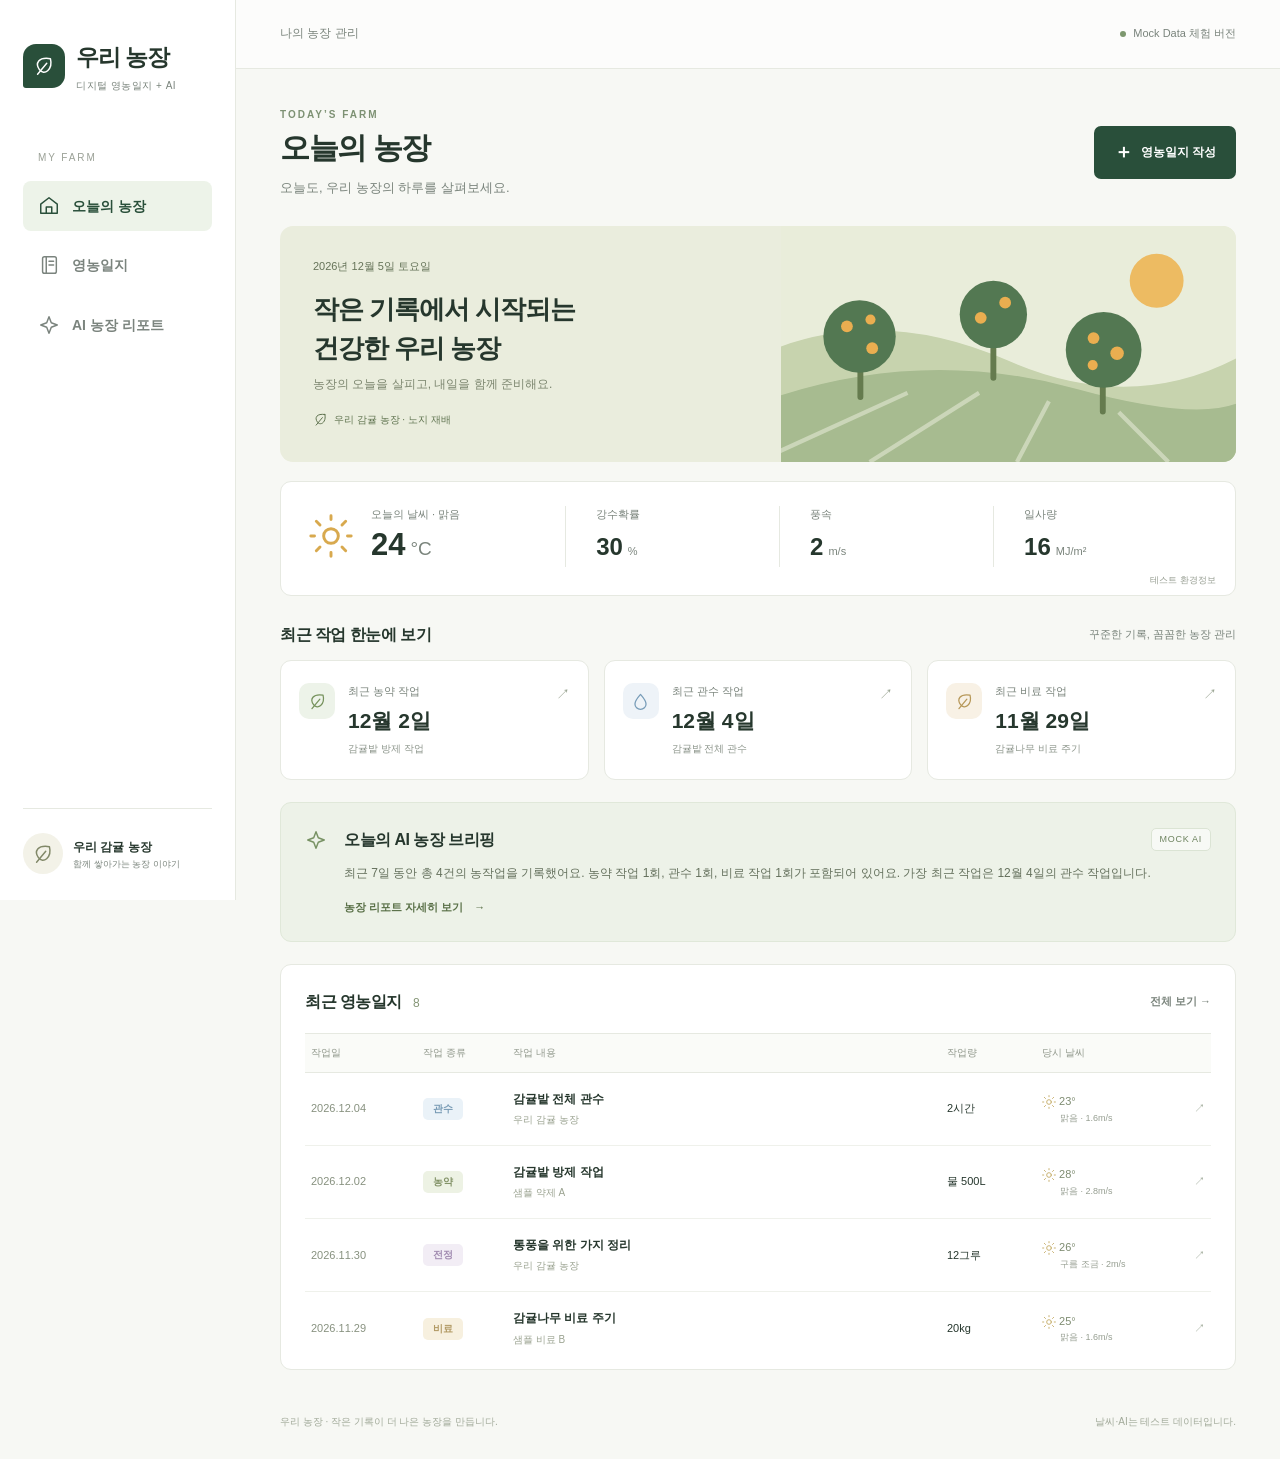
==== index.html @ df3a525d "initial project" ====
<!doctype html>
<html lang="ko">
<head>
  <meta charset="utf-8">
  <meta name="viewport" content="width=device-width, initial-scale=1">
  <meta name="theme-color" content="#264e38">
  <title>오늘의 농장 · 우리 농장</title>
  <link rel="stylesheet" href="style.css">
  <script src="mock.js" defer></script>
  <script src="app.js" defer></script>
</head>
<body data-page="home"><div id="app"></div><noscript>이 서비스를 사용하려면 JavaScript를 활성화해주세요.</noscript></body>
</html>
---- style.css ----
/* 색상과 화면 너비는 여기에서 쉽게 조정할 수 있습니다. */
:root { --green: #294f3a; --green-light: #edf3e9; --ink: #26372d; --muted: #7a847c; --line: #e6e9e1; --background: #f7f8f4; --white: #fff; }
* { box-sizing: border-box; }
body { margin: 0; background: var(--background); color: var(--ink); font-family: "Pretendard", "Apple SD Gothic Neo", "Malgun Gothic", sans-serif; font-size: 14px; line-height: 1.6; word-break: keep-all; }
a { color: inherit; text-decoration: none; }
button, input, textarea { font: inherit; }
button, a, input, textarea { -webkit-tap-highlight-color: transparent; }
button { cursor: pointer; }
button:focus-visible, a:focus-visible, input:focus-visible, textarea:focus-visible { outline: 3px solid #bd9b4f; outline-offset: 4px; }
svg { width: 22px; height: 22px; flex-shrink: 0; vertical-align: middle; }
.sidebar { width: 236px; position: fixed; inset: 0 auto 0 0; padding: 39px 23px 26px; background: #fff; border-right: 1px solid var(--line); display: flex; flex-direction: column; }
.brand { display: flex; gap: 11px; align-items: center; font-size: 23px; font-weight: 800; letter-spacing: -1px; }
.brand-mark { display: grid; place-items: center; background: var(--green); color: #fff; width: 42px; height: 44px; border-radius: 13px 13px 13px 3px; }
.brand small { display: block; font-size: 10px; font-weight: 400; color: var(--muted); letter-spacing: .5px; margin-top: 2px; }
.nav-label { font-size: 10px; letter-spacing: 1.9px; color: #9ba197; margin: 56px 15px 15px; }
nav { display: grid; gap: 9px; }
nav a { display: flex; align-items: center; gap: 12px; padding: 14px 15px; color: #7b847e; border-radius: 8px; font-weight: 600; }
nav a:hover { background: #f6f8f3; }
nav a.active { background: var(--green-light); color: var(--green); }
.sidebar-bottom { margin-top: auto; padding-top: 24px; border-top: 1px solid var(--line); display: flex; gap: 10px; align-items: center; }
.sidebar-bottom strong { font-size: 12px; }.sidebar-bottom small { display: block; font-size: 9px; color: var(--muted); }
.farm-avatar { background: #f3f2e8; color: #818868; padding: 9px; border-radius: 50%; }
.workspace { margin-left: 236px; }.topbar { height: 69px; border-bottom: 1px solid var(--line); display: flex; justify-content: space-between; align-items: center; padding: 0 44px; background: #ffffffa6; color: var(--muted); font-size: 12px; }
.demo-label { display: flex; gap: 7px; align-items: center; font-size: 11px; }.demo-label i { width: 6px; height: 6px; background: #7d976e; border-radius: 50%; }
main { max-width: 1280px; padding: 38px 44px 22px; margin: auto; min-height: calc(100vh - 145px); }
.page-heading { display: flex; justify-content: space-between; align-items: center; gap: 20px; margin-bottom: 28px; }.eyebrow { color: #7d9173; font-size: 10px; letter-spacing: 2px; font-weight: 700; margin-bottom: 5px; }
h1 { font-size: 30px; line-height: 1.35; letter-spacing: -1.4px; margin: 0 0 9px; font-weight: 750; }h2 { font-size: 16px; margin: 0; letter-spacing: -.5px; }p { margin: 0; }.page-heading p { color: var(--muted); font-size: 13px; }
.button { display: inline-flex; justify-content: center; align-items: center; gap: 8px; min-height: 44px; padding: 10px 19px; border-radius: 7px; border: 1px solid transparent; font-size: 12px; font-weight: 650; white-space: nowrap; }.primary { background: var(--green); color: white; }.primary:hover { background: #386248; }.secondary { background: white; border-color: var(--line); color: #606e63; }.danger { background: #fcf2f0; color: #aa5449; }.button span { font-size: 19px; }
.hero { display: grid; grid-template-columns: 1.1fr 1fr; background: #eaeddd; border-radius: 13px; overflow: hidden; min-height: 229px; margin-bottom: 19px; }.hero-copy { padding: 28px 33px; position: relative; z-index: 1; }.hero-date { font-size: 11px; color: #657358; }.hero h2 { font-size: 26px; line-height: 1.5; margin: 13px 0 7px; letter-spacing: -1px; }.hero p { font-size: 12px; color: #7b856e; }.farm-tag { display: inline-flex; gap: 6px; align-items: center; margin-top: 18px; font-size: 10px; color: #607450; }.farm-tag svg { width: 15px; height: 15px; }.hero img { width: 100%; height: 100%; object-fit: cover; }
.card { background: var(--white); border: 1px solid var(--line); border-radius: 11px; padding: 24px; }.current-weather { display: flex; align-items: center; position: relative; padding: 24px 28px 28px; }.current-temperature { display: flex; align-items: center; gap: 18px; flex: 1.4; }.current-temperature > svg { width: 44px; height: 44px; color: #d8a94e; }.current-temperature span, .weather-stat > span { font-size: 11px; color: var(--muted); display: block; }.current-temperature strong { font-size: 31px; line-height: 1.4; }.current-temperature strong small { font-size: 19px; font-weight: 400; margin-left: 5px; }.weather-stat { flex: 1; border-left: 1px solid var(--line); padding-left: 30px; }.weather-stat strong { display: block; font-size: 24px; font-weight: 600; margin-top: 5px; }strong small { font-size: 11px; font-weight: 400; color: var(--muted); margin-left: 5px; }.weather-note { font-size: 9px; color: #969d91; position: absolute; bottom: 7px; right: 19px; }
.section-top { display: flex; justify-content: space-between; align-items: center; gap: 12px; }.outside { margin: 26px 0 13px; }.subtle { color: var(--muted); font-size: 11px; }.latest-grid { display: grid; grid-template-columns: repeat(3, minmax(0, 1fr)); gap: 15px; }.latest-card { display: flex; align-items: flex-start; gap: 13px; padding: 22px 18px; }.latest-card:hover { border-color: #a9b99a; }.metric-icon { display: grid; place-items: center; width: 36px; height: 36px; border-radius: 10px; flex-shrink: 0; }.metric-icon svg { width: 19px; height: 19px; }.color-0 { background: #edf3e9; color: #76925d; }.color-1 { background: #eef3f8; color: #779cb8; }.color-2 { background: #f8f1e5; color: #b79859; }.latest-card div > span { display: block; font-size: 11px; color: var(--muted); }.latest-card strong { display: block; font-size: 21px; font-weight: 600; margin: 3px 0; }.latest-card small { display: block; color: #8d968c; font-size: 10px; }.arrow { color: #9ba694; margin-left: auto; }
.briefing { background: #edf2e8; border: 1px solid #e0e8d9; padding: 24px; border-radius: 11px; margin: 22px 0; display: flex; gap: 17px; }.briefing-icon { color: #789264; padding-top: 1px; }.briefing > div:last-child { flex: 1; }.briefing p { color: #65715d; font-size: 12px; line-height: 1.9; margin: 10px 0; }.text-link { font-size: 11px; font-weight: 650; color: #597047; }.text-link span { margin-left: 8px; }.pill { font-size: 9px; letter-spacing: .7px; background: #fff9; border: 1px solid #dbe4d4; padding: 3px 8px; color: #6b815c; border-radius: 5px; }.muted { color: var(--muted); }
.records-card { padding-bottom: 4px; }.count { margin-left: 7px; font-size: 12px; font-weight: 500; color: #849575; }.record-table { margin-top: 18px; }.table-head, .record-row { display: grid; grid-template-columns: 100px 78px minmax(140px, 1fr) 83px 135px 16px; gap: 12px; align-items: center; }.table-head { border-block: 1px solid var(--line); background: #fafbf8; color: #92998d; font-size: 10px; padding: 11px 6px; }.record-row { padding: 17px 6px; border-bottom: 1px solid #eff1eb; font-size: 11px; }.record-row:last-child { border-bottom: 0; }.record-row:hover { background: #f8faf5; }.record-date { color: #87917f; font-size: 11px; }.record-content { min-width: 0; }.record-content strong { display: block; font-size: 12px; font-weight: 600; overflow-wrap: anywhere; }.record-content small { display: block; color: #9ba391; margin-top: 3px; font-size: 10px; }.badge { display: inline-block; padding: 3px 10px; border-radius: 5px; font-size: 10px; font-weight: 600; background: #f1f1ed; color: #818875; }.type-0 { background: #edf2e4; color: #829267; }.type-1 { background: #f7f0df; color: #b29a65; }.type-2 { background: #eaf2f8; color: #779ab4; }.type-3 { background: #f2edf5; color: #a18bb0; }.row-weather { color: #7d8b70; white-space: nowrap; }.row-weather svg { width: 14px; height: 14px; color: #c5ad68; }.row-weather small { font-size: 9px; display: block; padding-left: 18px; color: #969e91; }
footer { max-width: 1280px; margin: auto; padding: 22px 44px 29px; display: flex; justify-content: space-between; color: #a2aa9a; font-size: 10px; }
.back-link { display: inline-block; color: #7d8876; font-size: 12px; margin-bottom: 18px; }.form-layout { display: grid; grid-template-columns: minmax(0, 1.6fr) minmax(280px, 1fr); gap: 23px; align-items: start; }.form-card { padding: 30px; }.form-card h2 { margin-bottom: 25px; }label, legend { font-size: 12px; font-weight: 600; }label { display: block; margin-bottom: 8px; }.required { color: #739358; }.optional { font-weight: 400; color: #a2a99c; font-size: 10px; margin-left: 4px; }input:not([type="radio"]), textarea { width: 100%; min-width: 0; border: 1px solid #dfe5d9; border-radius: 7px; background: #fff; color: var(--ink); padding: 12px; min-height: 44px; }input::placeholder, textarea::placeholder { color: #adb3a7; font-size: 12px; }textarea { resize: vertical; }.form-card > input { margin-bottom: 22px; }fieldset { border: 0; padding: 0; margin: 0 0 22px; }legend { margin-bottom: 10px; }.type-options { display: flex; gap: 8px; }.type-options label { flex: 1; margin: 0; cursor: pointer; position: relative; }.type-options input { position: absolute; opacity: 0; }.type-options span { display: block; text-align: center; padding: 10px 5px; border: 1px solid var(--line); border-radius: 6px; color: #8d9883; }.type-options input:checked + span { background: var(--green-light); border-color: #69845a; color: var(--green); }.type-options input:focus-visible + span { outline: 3px solid #bd9b4f; }.input-pair { display: grid; grid-template-columns: 1fr 1fr; gap: 16px; margin-bottom: 22px; }.form-actions { display: flex; justify-content: flex-end; gap: 10px; margin-top: 26px; padding-top: 22px; border-top: 1px solid var(--line); }.weather-state { font-size: 19px; margin: 24px 0; }.weather-state svg { color: #cbae5b; margin-right: 8px; }.weather-grid { display: grid; grid-template-columns: 1fr 1fr; gap: 23px 16px; }.weather-grid > div > span { color: var(--muted); font-size: 11px; margin-left: 6px; }.weather-grid svg { width: 15px; height: 15px; color: #a4b096; }.weather-grid strong { display: block; font-size: 25px; margin-top: 6px; }.hint { font-size: 10px; color: #929d85; }.weather-panel .hint { margin-top: 24px; padding-top: 18px; border-top: 1px solid var(--line); }.local-note { color: #949e8b; font-size: 11px; padding: 20px 10px; line-height: 1.9; }.local-note svg { width: 17px; height: 17px; margin-right: 4px; }
.filters { padding: 22px; }.filter-tabs { display: flex; gap: 5px; flex-wrap: wrap; }.filter-tab { border: 0; padding: 9px 19px; color: #849179; background: transparent; border-radius: 6px; font-size: 12px; }.filter-tab.selected { background: var(--green); color: white; }.filter-tab:hover:not(.selected) { background: var(--green-light); }.search-fields { display: flex; align-items: end; gap: 12px; margin-top: 22px; }.search-input { flex: 1; }.search-fields label { color: #7b8871; font-size: 10px; }.search-fields input { font-size: 12px; }.search-fields > div:not(.search-input) { width: 150px; }.success { padding: 12px 18px; color: #486e3a; background: #eaf2e4; border-radius: 7px; margin-bottom: 18px; }.notice { padding: 14px; background: #fff3d9; margin-bottom: 20px; }.empty { text-align: center; padding: 50px 20px; color: #687a5b; }.empty p { font-size: 12px; color: var(--muted); margin: 12px 0 20px; }#filter-error { color: #aa5449; margin-bottom: 12px; }.detail-card > h2 { font-size: 24px; margin: 24px 0; overflow-wrap: anywhere; }dl { margin: 0; }dl > div { display: grid; grid-template-columns: 100px 1fr; border-top: 1px solid var(--line); padding: 18px 0; gap: 15px; }dt { color: var(--muted); font-size: 12px; }dd { margin: 0; overflow-wrap: anywhere; }.preserve { white-space: pre-wrap; }
.report-toolbar { display: flex; justify-content: space-between; align-items: center; gap: 16px; margin-bottom: 23px; }.report-metrics { margin-bottom: 22px; }.report-metrics .card { display: grid; grid-template-columns: 1fr auto; }.report-metrics .metric-icon { grid-column: 2; grid-row: 1 / 3; }.report-metrics .card > span:not(.metric-icon) { font-size: 12px; color: var(--muted); }.report-metrics strong { font-size: 32px; margin-top: 10px; }.environment-grid { display: grid; grid-template-columns: repeat(3, 1fr); padding-top: 22px; gap: 20px; }.environment-grid > div { border-right: 1px solid var(--line); }.environment-grid > div:last-child { border: 0; }.environment-grid span { color: var(--muted); font-size: 11px; }.environment-grid strong { display: block; margin-top: 10px; font-size: 28px; }.chat-card h2 svg { color: #81986f; margin-right: 8px; }.chat-card > p { margin-top: 8px; }.chat-log { max-height: 350px; overflow: auto; padding: 20px 0; display: flex; flex-direction: column; align-items: flex-start; gap: 13px; }.chat-message { max-width: 90%; padding: 13px 17px; font-size: 12px; border-radius: 10px; overflow-wrap: anywhere; }.assistant { background: #f3f6ef; }.user { align-self: flex-end; color: #fff; background: var(--green); }.suggestions { display: flex; gap: 9px; flex-wrap: wrap; margin-bottom: 15px; }.suggestions button { border: 1px solid var(--line); border-radius: 18px; padding: 7px 13px; background: white; font-size: 10px; color: #7c8b70; }.question-form { display: flex; gap: 10px; }.sr-only { position: absolute; width: 1px; height: 1px; padding: 0; margin: -1px; overflow: hidden; clip: rect(0, 0, 0, 0); white-space: nowrap; border: 0; }
@media (min-width: 1500px) { main { padding-top: 48px; }.hero { min-height: 260px; }.hero-copy { padding: 33px 38px; }.hero h2 { font-size: 30px; } }
@media (max-width: 1200px) { .sidebar { width: 205px; padding-inline: 16px; }.workspace { margin-left: 205px; }main { padding: 30px 26px 20px; }.topbar { padding-inline: 26px; }.latest-card { gap: 9px; padding: 17px 12px; }.latest-card .arrow { display: none; }.table-head, .record-row { grid-template-columns: 86px 57px minmax(105px, 1fr) 65px 85px 12px; gap: 8px; }.hero-copy { padding: 25px; }.hero h2 { font-size: 23px; }.weather-stat { padding-left: 20px; }.search-fields { flex-wrap: wrap; }.search-input { flex-basis: 100%; } }
@media (max-width: 950px) { .sidebar { width: 180px; }.workspace { margin-left: 180px; }.brand { font-size: 20px; gap: 8px; }.brand-mark { width: 34px; height: 38px; }.brand small { font-size: 8px; }nav a { padding: 13px 10px; gap: 8px; font-size: 12px; }.hero { grid-template-columns: 1.2fr .8fr; }.hero h2 { font-size: 21px; }.latest-grid { gap: 9px; }.latest-card { flex-wrap: wrap; }.latest-card strong { font-size: 19px; }.form-layout { grid-template-columns: 1fr; }.weather-grid { grid-template-columns: repeat(4, 1fr); }.row-weather small { display: none; }.current-temperature { gap: 9px; }.current-temperature > svg { width: 30px; height: 30px; }.weather-stat { padding-left: 14px; }.weather-stat strong { font-size: 21px; }.current-weather { padding-inline: 20px; }.table-head, .record-row { grid-template-columns: 76px 50px minmax(100px, 1fr) 55px 50px 10px; gap: 6px; }.record-date { font-size: 10px; }.badge { padding-inline: 7px; }.report-toolbar { flex-wrap: wrap; } }
@media (max-width: 700px) { .sidebar { position: static; width: 100%; padding: 19px 20px 0; border-right: 0; border-bottom: 1px solid var(--line); }.brand { font-size: 23px; }.brand small { font-size: 10px; }.brand-mark { width: 38px; height: 41px; }.nav-label, .sidebar-bottom { display: none; }nav { display: flex; gap: 7px; margin: 18px 0 10px; }nav a { flex: 1; justify-content: center; font-size: 11px; padding: 11px 5px; gap: 6px; }nav svg { width: 18px; height: 18px; }.workspace { margin-left: 0; }.topbar { height: 42px; padding: 0 20px; font-size: 10px; }.demo-label { font-size: 9px; }main { padding: 25px 18px 15px; }.page-heading { margin-bottom: 22px; gap: 12px; }h1 { font-size: 25px; }.page-heading p { font-size: 11px; }.eyebrow { font-size: 9px; }.page-heading .button { padding: 9px 12px; font-size: 10px; min-height: 40px; }.page-heading .button span { font-size: 16px; }.hero { min-height: 208px; grid-template-columns: 1.4fr 1fr; }.hero-copy { padding: 21px 0 21px 22px; }.hero h2 { font-size: 20px; }.hero p { font-size: 10px; }.hero-date { font-size: 9px; }.hero img { object-position: 60%; }.farm-tag { font-size: 9px; }.current-weather { flex-wrap: wrap; padding: 19px 17px 28px; row-gap: 17px; }.current-temperature { flex-basis: 100%; }.current-temperature strong { font-size: 29px; }.current-temperature > svg { width: 40px; height: 40px; }.weather-stat { padding-left: 15px; }.weather-stat:nth-child(2) { border: 0; padding-left: 0; }.weather-stat strong { font-size: 23px; }.outside > .subtle { display: none; }.latest-grid { gap: 8px; }.latest-card { display: block; padding: 15px 11px; }.latest-card .metric-icon { margin-bottom: 12px; }.latest-card strong { font-size: 18px; }.latest-card div > span { font-size: 10px; }.latest-card small { font-size: 9px; }.card { padding: 19px 16px; }.briefing { padding: 19px 16px; gap: 10px; }.briefing p { font-size: 11px; }h2 { font-size: 14px; }.briefing .pill { font-size: 8px; }.table-head { display: none; }.record-table { margin-top: 10px; }.record-row { grid-template-columns: 70px 1fr auto; gap: 5px 10px; padding-block: 16px; }.record-row > span:nth-child(1) { grid-column: 1; grid-row: 2; font-size: 9px; }.record-row > span:nth-child(2) { grid-column: 1; grid-row: 1; }.record-content { grid-column: 2; grid-row: 1 / 3; }.record-row > span:nth-child(4) { grid-column: 2; grid-row: 3; color: var(--muted); font-size: 10px; }.row-weather { grid-column: 3; grid-row: 1 / 3; }.record-row .arrow { display: none; }.row-weather small { display: block; padding-left: 0; font-size: 8px; }.record-content strong { font-size: 11px; }footer { padding: 18px; font-size: 9px; flex-direction: column; gap: 5px; }.form-card { padding: 22px 18px; }.form-layout { gap: 16px; }.weather-grid { grid-template-columns: 1fr 1fr; }.search-fields { gap: 10px; }.search-fields > div:not(.search-input) { flex: 1; width: auto; }.search-fields > button { width: 100%; }.filter-tab { padding: 8px 13px; font-size: 11px; }.input-pair { grid-template-columns: 1fr; }.report-metrics .card { display: flex; flex-direction: column; gap: 7px; padding: 15px 12px; }.report-metrics .card > span:not(.metric-icon) { font-size: 10px; }.report-metrics strong { margin-top: 0; font-size: 28px; }.environment-grid { gap: 10px; }.environment-grid strong { font-size: 23px; }.environment-grid span { font-size: 10px; }.question-form .button { padding-inline: 12px; font-size: 11px; }.chat-card .pill { display: none; }.detail-card > h2 { font-size: 21px; }dl > div { grid-template-columns: 82px 1fr; } }
@media (prefers-reduced-motion: no-preference) { a, button { transition: background-color .15s, border-color .15s; } }
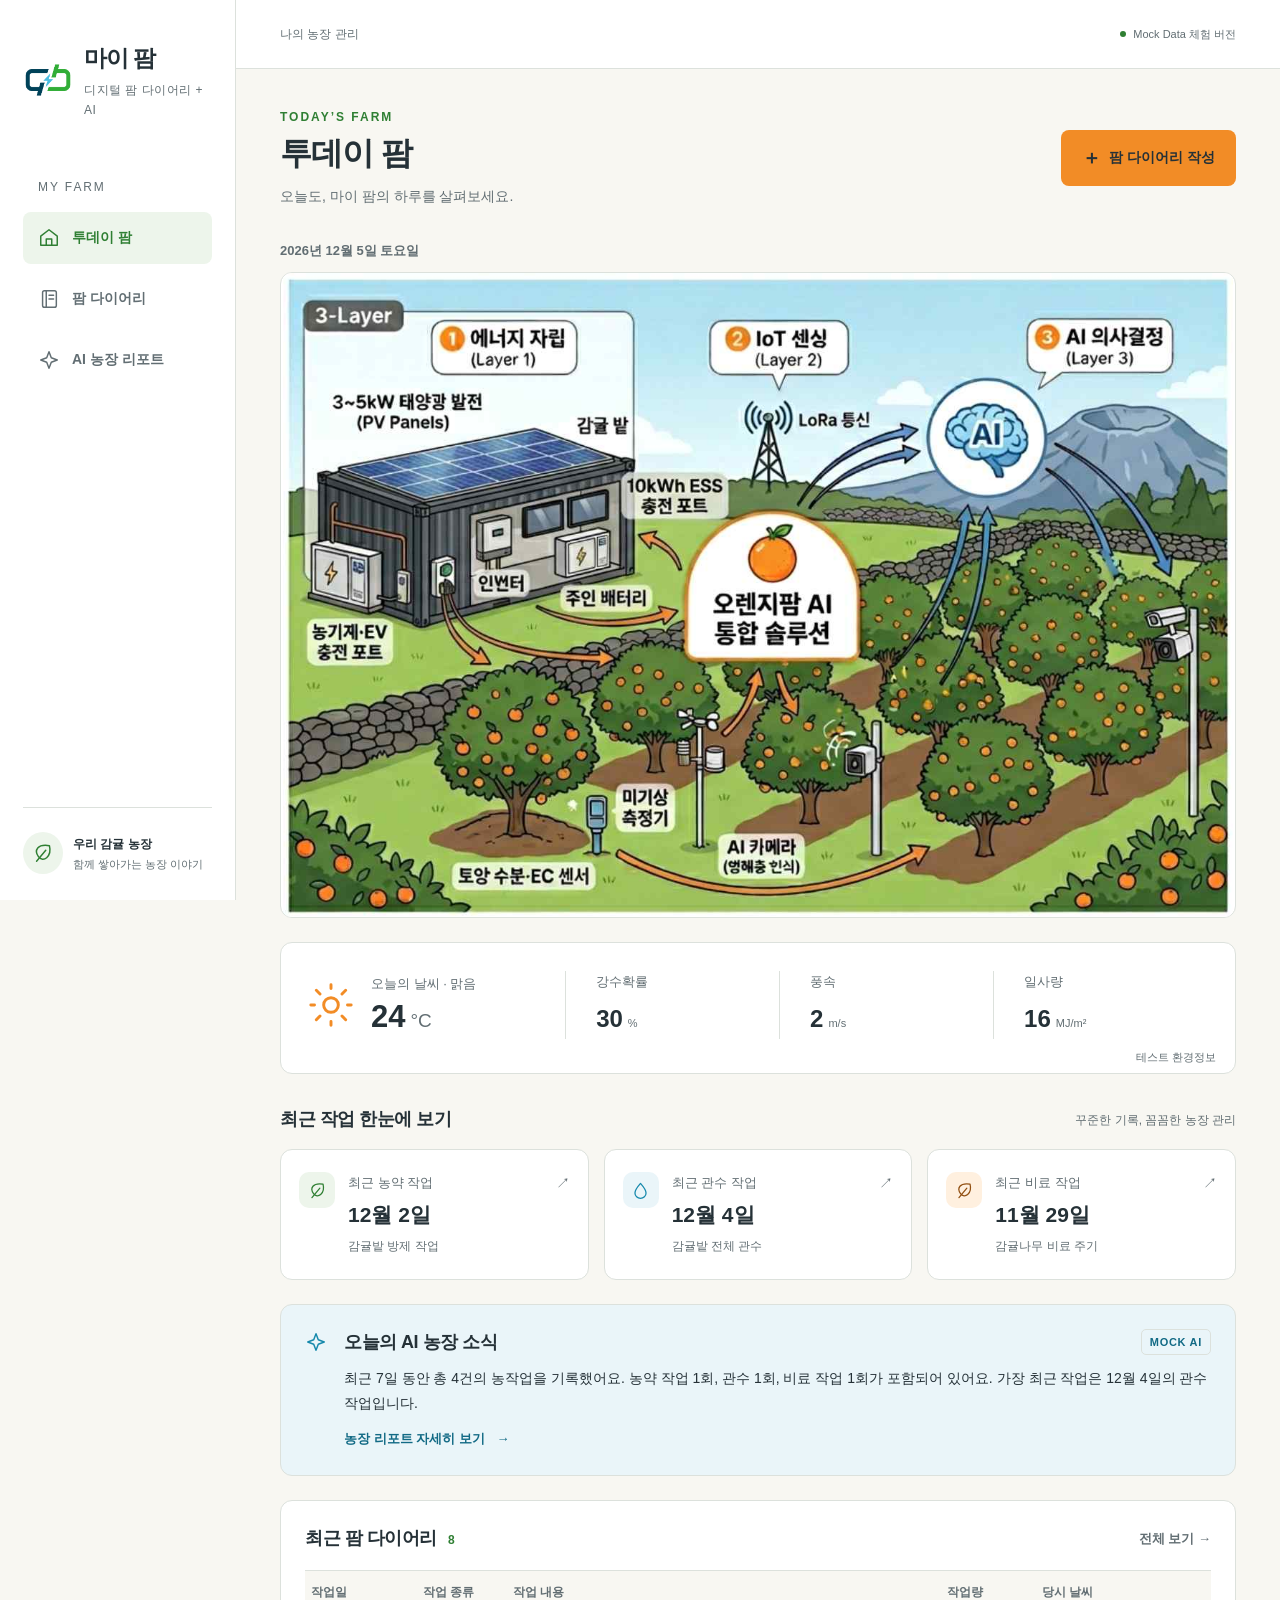
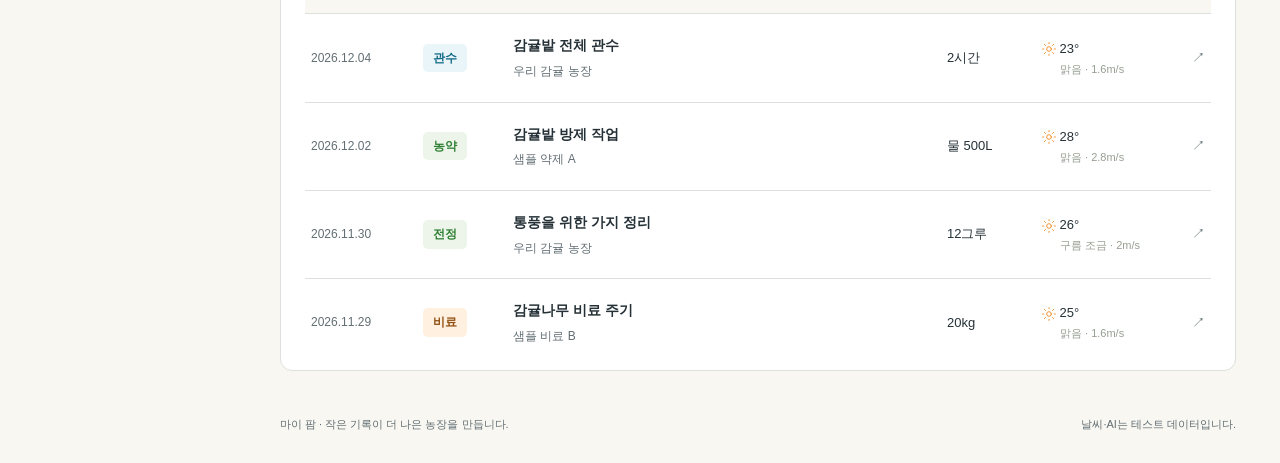
==== commit da17bef9: "투데이팜" ====
--- a/index.html
+++ b/index.html
@@ -4,7 +4,7 @@
   <meta charset="utf-8">
   <meta name="viewport" content="width=device-width, initial-scale=1">
   <meta name="theme-color" content="#264e38">
-  <title>오늘의 농장 · 우리 농장</title>
+  <title>투데이 팜 · 마이 팜</title>
   <link rel="stylesheet" href="style.css">
   <script src="mock.js" defer></script>
   <script src="app.js" defer></script>
--- a/style.css
+++ b/style.css
@@ -1,42 +1,439 @@
 /* 색상과 화면 너비는 여기에서 쉽게 조정할 수 있습니다. */
-:root { --green: #294f3a; --green-light: #edf3e9; --ink: #26372d; --muted: #7a847c; --line: #e6e9e1; --background: #f7f8f4; --white: #fff; }
+:root {
+  /* 기본 팔레트: 이 값들을 바꾸면 모든 화면에 반영됩니다. */
+  --ink: #253137;
+  --background: #f8f7f2;
+  --primary: #f28c26;
+  --secondary: #2f7f33;
+  --accent: #1689ac;
+  --surface: #ffffff;
+  --muted: #626e73;
+  --line: #dce1dc;
+  --primary-soft: #fff0df;
+  --primary-hover: #e7801a;
+  --primary-ink: #925012;
+  --secondary-soft: #edf5eb;
+  --accent-soft: #eaf5f9;
+  --accent-ink: #126a85;
+  --danger: #a33e35;
+  --danger-soft: #fff0ed;
+  --radius: 12px;
+  --control-radius: 8px;
+  --green: var(--secondary);
+  --green-light: var(--secondary-soft);
+  --white: var(--surface);
+}
 * { box-sizing: border-box; }
 body { margin: 0; background: var(--background); color: var(--ink); font-family: "Pretendard", "Apple SD Gothic Neo", "Malgun Gothic", sans-serif; font-size: 14px; line-height: 1.6; word-break: keep-all; }
 a { color: inherit; text-decoration: none; }
 button, input, textarea { font: inherit; }
 button, a, input, textarea { -webkit-tap-highlight-color: transparent; }
 button { cursor: pointer; }
-button:focus-visible, a:focus-visible, input:focus-visible, textarea:focus-visible { outline: 3px solid #bd9b4f; outline-offset: 4px; }
+button:focus-visible, a:focus-visible, input:focus-visible, textarea:focus-visible { outline: 3px solid var(--accent); outline-offset: 4px; }
 svg { width: 22px; height: 22px; flex-shrink: 0; vertical-align: middle; }
-.sidebar { width: 236px; position: fixed; inset: 0 auto 0 0; padding: 39px 23px 26px; background: #fff; border-right: 1px solid var(--line); display: flex; flex-direction: column; }
+.sidebar { width: 236px; position: fixed; inset: 0 auto 0 0; padding: 39px 23px 26px; background: var(--surface); border-right: 1px solid var(--line); display: flex; flex-direction: column; }
 .brand { display: flex; gap: 11px; align-items: center; font-size: 23px; font-weight: 800; letter-spacing: -1px; }
-.brand-mark { display: grid; place-items: center; background: var(--green); color: #fff; width: 42px; height: 44px; border-radius: 13px 13px 13px 3px; }
-.brand small { display: block; font-size: 10px; font-weight: 400; color: var(--muted); letter-spacing: .5px; margin-top: 2px; }
-.nav-label { font-size: 10px; letter-spacing: 1.9px; color: #9ba197; margin: 56px 15px 15px; }
+.brand-mark { display: grid; place-items: center; background: var(--green); color: var(--surface); width: 42px; height: 44px; border-radius: 13px 13px 13px 3px; }
+.brand small { display: block; font-size: 12px; font-weight: 400; color: var(--muted); letter-spacing: .5px; margin-top: 2px; }
+.nav-label { font-size: 12px; letter-spacing: 1.9px; color: var(--muted); margin: 56px 15px 15px; }
 nav { display: grid; gap: 9px; }
-nav a { display: flex; align-items: center; gap: 12px; padding: 14px 15px; color: #7b847e; border-radius: 8px; font-weight: 600; }
-nav a:hover { background: #f6f8f3; }
+nav a { display: flex; align-items: center; gap: 12px; padding: 14px 15px; color: var(--muted); border-radius: 8px; font-weight: 600; }
+nav a:hover { background: var(--secondary-soft); }
 nav a.active { background: var(--green-light); color: var(--green); }
 .sidebar-bottom { margin-top: auto; padding-top: 24px; border-top: 1px solid var(--line); display: flex; gap: 10px; align-items: center; }
-.sidebar-bottom strong { font-size: 12px; }.sidebar-bottom small { display: block; font-size: 9px; color: var(--muted); }
-.farm-avatar { background: #f3f2e8; color: #818868; padding: 9px; border-radius: 50%; }
-.workspace { margin-left: 236px; }.topbar { height: 69px; border-bottom: 1px solid var(--line); display: flex; justify-content: space-between; align-items: center; padding: 0 44px; background: #ffffffa6; color: var(--muted); font-size: 12px; }
-.demo-label { display: flex; gap: 7px; align-items: center; font-size: 11px; }.demo-label i { width: 6px; height: 6px; background: #7d976e; border-radius: 50%; }
+.sidebar-bottom strong { font-size: 12px; }
+.sidebar-bottom small { display: block; font-size: 11px; color: var(--muted); }
+.farm-avatar { background: var(--secondary-soft); color: var(--secondary); padding: 9px; border-radius: 50%; }
+.workspace { margin-left: 236px; }
+.topbar { height: 69px; border-bottom: 1px solid var(--line); display: flex; justify-content: space-between; align-items: center; padding: 0 44px; background: var(--surface); color: var(--muted); font-size: 12px; }
+.demo-label { display: flex; gap: 7px; align-items: center; font-size: 11px; }
+.demo-label i { width: 6px; height: 6px; background: var(--secondary); border-radius: 50%; }
 main { max-width: 1280px; padding: 38px 44px 22px; margin: auto; min-height: calc(100vh - 145px); }
-.page-heading { display: flex; justify-content: space-between; align-items: center; gap: 20px; margin-bottom: 28px; }.eyebrow { color: #7d9173; font-size: 10px; letter-spacing: 2px; font-weight: 700; margin-bottom: 5px; }
-h1 { font-size: 30px; line-height: 1.35; letter-spacing: -1.4px; margin: 0 0 9px; font-weight: 750; }h2 { font-size: 16px; margin: 0; letter-spacing: -.5px; }p { margin: 0; }.page-heading p { color: var(--muted); font-size: 13px; }
-.button { display: inline-flex; justify-content: center; align-items: center; gap: 8px; min-height: 44px; padding: 10px 19px; border-radius: 7px; border: 1px solid transparent; font-size: 12px; font-weight: 650; white-space: nowrap; }.primary { background: var(--green); color: white; }.primary:hover { background: #386248; }.secondary { background: white; border-color: var(--line); color: #606e63; }.danger { background: #fcf2f0; color: #aa5449; }.button span { font-size: 19px; }
-.hero { display: grid; grid-template-columns: 1.1fr 1fr; background: #eaeddd; border-radius: 13px; overflow: hidden; min-height: 229px; margin-bottom: 19px; }.hero-copy { padding: 28px 33px; position: relative; z-index: 1; }.hero-date { font-size: 11px; color: #657358; }.hero h2 { font-size: 26px; line-height: 1.5; margin: 13px 0 7px; letter-spacing: -1px; }.hero p { font-size: 12px; color: #7b856e; }.farm-tag { display: inline-flex; gap: 6px; align-items: center; margin-top: 18px; font-size: 10px; color: #607450; }.farm-tag svg { width: 15px; height: 15px; }.hero img { width: 100%; height: 100%; object-fit: cover; }
-.card { background: var(--white); border: 1px solid var(--line); border-radius: 11px; padding: 24px; }.current-weather { display: flex; align-items: center; position: relative; padding: 24px 28px 28px; }.current-temperature { display: flex; align-items: center; gap: 18px; flex: 1.4; }.current-temperature > svg { width: 44px; height: 44px; color: #d8a94e; }.current-temperature span, .weather-stat > span { font-size: 11px; color: var(--muted); display: block; }.current-temperature strong { font-size: 31px; line-height: 1.4; }.current-temperature strong small { font-size: 19px; font-weight: 400; margin-left: 5px; }.weather-stat { flex: 1; border-left: 1px solid var(--line); padding-left: 30px; }.weather-stat strong { display: block; font-size: 24px; font-weight: 600; margin-top: 5px; }strong small { font-size: 11px; font-weight: 400; color: var(--muted); margin-left: 5px; }.weather-note { font-size: 9px; color: #969d91; position: absolute; bottom: 7px; right: 19px; }
-.section-top { display: flex; justify-content: space-between; align-items: center; gap: 12px; }.outside { margin: 26px 0 13px; }.subtle { color: var(--muted); font-size: 11px; }.latest-grid { display: grid; grid-template-columns: repeat(3, minmax(0, 1fr)); gap: 15px; }.latest-card { display: flex; align-items: flex-start; gap: 13px; padding: 22px 18px; }.latest-card:hover { border-color: #a9b99a; }.metric-icon { display: grid; place-items: center; width: 36px; height: 36px; border-radius: 10px; flex-shrink: 0; }.metric-icon svg { width: 19px; height: 19px; }.color-0 { background: #edf3e9; color: #76925d; }.color-1 { background: #eef3f8; color: #779cb8; }.color-2 { background: #f8f1e5; color: #b79859; }.latest-card div > span { display: block; font-size: 11px; color: var(--muted); }.latest-card strong { display: block; font-size: 21px; font-weight: 600; margin: 3px 0; }.latest-card small { display: block; color: #8d968c; font-size: 10px; }.arrow { color: #9ba694; margin-left: auto; }
-.briefing { background: #edf2e8; border: 1px solid #e0e8d9; padding: 24px; border-radius: 11px; margin: 22px 0; display: flex; gap: 17px; }.briefing-icon { color: #789264; padding-top: 1px; }.briefing > div:last-child { flex: 1; }.briefing p { color: #65715d; font-size: 12px; line-height: 1.9; margin: 10px 0; }.text-link { font-size: 11px; font-weight: 650; color: #597047; }.text-link span { margin-left: 8px; }.pill { font-size: 9px; letter-spacing: .7px; background: #fff9; border: 1px solid #dbe4d4; padding: 3px 8px; color: #6b815c; border-radius: 5px; }.muted { color: var(--muted); }
-.records-card { padding-bottom: 4px; }.count { margin-left: 7px; font-size: 12px; font-weight: 500; color: #849575; }.record-table { margin-top: 18px; }.table-head, .record-row { display: grid; grid-template-columns: 100px 78px minmax(140px, 1fr) 83px 135px 16px; gap: 12px; align-items: center; }.table-head { border-block: 1px solid var(--line); background: #fafbf8; color: #92998d; font-size: 10px; padding: 11px 6px; }.record-row { padding: 17px 6px; border-bottom: 1px solid #eff1eb; font-size: 11px; }.record-row:last-child { border-bottom: 0; }.record-row:hover { background: #f8faf5; }.record-date { color: #87917f; font-size: 11px; }.record-content { min-width: 0; }.record-content strong { display: block; font-size: 12px; font-weight: 600; overflow-wrap: anywhere; }.record-content small { display: block; color: #9ba391; margin-top: 3px; font-size: 10px; }.badge { display: inline-block; padding: 3px 10px; border-radius: 5px; font-size: 10px; font-weight: 600; background: #f1f1ed; color: #818875; }.type-0 { background: #edf2e4; color: #829267; }.type-1 { background: #f7f0df; color: #b29a65; }.type-2 { background: #eaf2f8; color: #779ab4; }.type-3 { background: #f2edf5; color: #a18bb0; }.row-weather { color: #7d8b70; white-space: nowrap; }.row-weather svg { width: 14px; height: 14px; color: #c5ad68; }.row-weather small { font-size: 9px; display: block; padding-left: 18px; color: #969e91; }
-footer { max-width: 1280px; margin: auto; padding: 22px 44px 29px; display: flex; justify-content: space-between; color: #a2aa9a; font-size: 10px; }
-.back-link { display: inline-block; color: #7d8876; font-size: 12px; margin-bottom: 18px; }.form-layout { display: grid; grid-template-columns: minmax(0, 1.6fr) minmax(280px, 1fr); gap: 23px; align-items: start; }.form-card { padding: 30px; }.form-card h2 { margin-bottom: 25px; }label, legend { font-size: 12px; font-weight: 600; }label { display: block; margin-bottom: 8px; }.required { color: #739358; }.optional { font-weight: 400; color: #a2a99c; font-size: 10px; margin-left: 4px; }input:not([type="radio"]), textarea { width: 100%; min-width: 0; border: 1px solid #dfe5d9; border-radius: 7px; background: #fff; color: var(--ink); padding: 12px; min-height: 44px; }input::placeholder, textarea::placeholder { color: #adb3a7; font-size: 12px; }textarea { resize: vertical; }.form-card > input { margin-bottom: 22px; }fieldset { border: 0; padding: 0; margin: 0 0 22px; }legend { margin-bottom: 10px; }.type-options { display: flex; gap: 8px; }.type-options label { flex: 1; margin: 0; cursor: pointer; position: relative; }.type-options input { position: absolute; opacity: 0; }.type-options span { display: block; text-align: center; padding: 10px 5px; border: 1px solid var(--line); border-radius: 6px; color: #8d9883; }.type-options input:checked + span { background: var(--green-light); border-color: #69845a; color: var(--green); }.type-options input:focus-visible + span { outline: 3px solid #bd9b4f; }.input-pair { display: grid; grid-template-columns: 1fr 1fr; gap: 16px; margin-bottom: 22px; }.form-actions { display: flex; justify-content: flex-end; gap: 10px; margin-top: 26px; padding-top: 22px; border-top: 1px solid var(--line); }.weather-state { font-size: 19px; margin: 24px 0; }.weather-state svg { color: #cbae5b; margin-right: 8px; }.weather-grid { display: grid; grid-template-columns: 1fr 1fr; gap: 23px 16px; }.weather-grid > div > span { color: var(--muted); font-size: 11px; margin-left: 6px; }.weather-grid svg { width: 15px; height: 15px; color: #a4b096; }.weather-grid strong { display: block; font-size: 25px; margin-top: 6px; }.hint { font-size: 10px; color: #929d85; }.weather-panel .hint { margin-top: 24px; padding-top: 18px; border-top: 1px solid var(--line); }.local-note { color: #949e8b; font-size: 11px; padding: 20px 10px; line-height: 1.9; }.local-note svg { width: 17px; height: 17px; margin-right: 4px; }
-.filters { padding: 22px; }.filter-tabs { display: flex; gap: 5px; flex-wrap: wrap; }.filter-tab { border: 0; padding: 9px 19px; color: #849179; background: transparent; border-radius: 6px; font-size: 12px; }.filter-tab.selected { background: var(--green); color: white; }.filter-tab:hover:not(.selected) { background: var(--green-light); }.search-fields { display: flex; align-items: end; gap: 12px; margin-top: 22px; }.search-input { flex: 1; }.search-fields label { color: #7b8871; font-size: 10px; }.search-fields input { font-size: 12px; }.search-fields > div:not(.search-input) { width: 150px; }.success { padding: 12px 18px; color: #486e3a; background: #eaf2e4; border-radius: 7px; margin-bottom: 18px; }.notice { padding: 14px; background: #fff3d9; margin-bottom: 20px; }.empty { text-align: center; padding: 50px 20px; color: #687a5b; }.empty p { font-size: 12px; color: var(--muted); margin: 12px 0 20px; }#filter-error { color: #aa5449; margin-bottom: 12px; }.detail-card > h2 { font-size: 24px; margin: 24px 0; overflow-wrap: anywhere; }dl { margin: 0; }dl > div { display: grid; grid-template-columns: 100px 1fr; border-top: 1px solid var(--line); padding: 18px 0; gap: 15px; }dt { color: var(--muted); font-size: 12px; }dd { margin: 0; overflow-wrap: anywhere; }.preserve { white-space: pre-wrap; }
-.report-toolbar { display: flex; justify-content: space-between; align-items: center; gap: 16px; margin-bottom: 23px; }.report-metrics { margin-bottom: 22px; }.report-metrics .card { display: grid; grid-template-columns: 1fr auto; }.report-metrics .metric-icon { grid-column: 2; grid-row: 1 / 3; }.report-metrics .card > span:not(.metric-icon) { font-size: 12px; color: var(--muted); }.report-metrics strong { font-size: 32px; margin-top: 10px; }.environment-grid { display: grid; grid-template-columns: repeat(3, 1fr); padding-top: 22px; gap: 20px; }.environment-grid > div { border-right: 1px solid var(--line); }.environment-grid > div:last-child { border: 0; }.environment-grid span { color: var(--muted); font-size: 11px; }.environment-grid strong { display: block; margin-top: 10px; font-size: 28px; }.chat-card h2 svg { color: #81986f; margin-right: 8px; }.chat-card > p { margin-top: 8px; }.chat-log { max-height: 350px; overflow: auto; padding: 20px 0; display: flex; flex-direction: column; align-items: flex-start; gap: 13px; }.chat-message { max-width: 90%; padding: 13px 17px; font-size: 12px; border-radius: 10px; overflow-wrap: anywhere; }.assistant { background: #f3f6ef; }.user { align-self: flex-end; color: #fff; background: var(--green); }.suggestions { display: flex; gap: 9px; flex-wrap: wrap; margin-bottom: 15px; }.suggestions button { border: 1px solid var(--line); border-radius: 18px; padding: 7px 13px; background: white; font-size: 10px; color: #7c8b70; }.question-form { display: flex; gap: 10px; }.sr-only { position: absolute; width: 1px; height: 1px; padding: 0; margin: -1px; overflow: hidden; clip: rect(0, 0, 0, 0); white-space: nowrap; border: 0; }
-@media (min-width: 1500px) { main { padding-top: 48px; }.hero { min-height: 260px; }.hero-copy { padding: 33px 38px; }.hero h2 { font-size: 30px; } }
-@media (max-width: 1200px) { .sidebar { width: 205px; padding-inline: 16px; }.workspace { margin-left: 205px; }main { padding: 30px 26px 20px; }.topbar { padding-inline: 26px; }.latest-card { gap: 9px; padding: 17px 12px; }.latest-card .arrow { display: none; }.table-head, .record-row { grid-template-columns: 86px 57px minmax(105px, 1fr) 65px 85px 12px; gap: 8px; }.hero-copy { padding: 25px; }.hero h2 { font-size: 23px; }.weather-stat { padding-left: 20px; }.search-fields { flex-wrap: wrap; }.search-input { flex-basis: 100%; } }
-@media (max-width: 950px) { .sidebar { width: 180px; }.workspace { margin-left: 180px; }.brand { font-size: 20px; gap: 8px; }.brand-mark { width: 34px; height: 38px; }.brand small { font-size: 8px; }nav a { padding: 13px 10px; gap: 8px; font-size: 12px; }.hero { grid-template-columns: 1.2fr .8fr; }.hero h2 { font-size: 21px; }.latest-grid { gap: 9px; }.latest-card { flex-wrap: wrap; }.latest-card strong { font-size: 19px; }.form-layout { grid-template-columns: 1fr; }.weather-grid { grid-template-columns: repeat(4, 1fr); }.row-weather small { display: none; }.current-temperature { gap: 9px; }.current-temperature > svg { width: 30px; height: 30px; }.weather-stat { padding-left: 14px; }.weather-stat strong { font-size: 21px; }.current-weather { padding-inline: 20px; }.table-head, .record-row { grid-template-columns: 76px 50px minmax(100px, 1fr) 55px 50px 10px; gap: 6px; }.record-date { font-size: 10px; }.badge { padding-inline: 7px; }.report-toolbar { flex-wrap: wrap; } }
-@media (max-width: 700px) { .sidebar { position: static; width: 100%; padding: 19px 20px 0; border-right: 0; border-bottom: 1px solid var(--line); }.brand { font-size: 23px; }.brand small { font-size: 10px; }.brand-mark { width: 38px; height: 41px; }.nav-label, .sidebar-bottom { display: none; }nav { display: flex; gap: 7px; margin: 18px 0 10px; }nav a { flex: 1; justify-content: center; font-size: 11px; padding: 11px 5px; gap: 6px; }nav svg { width: 18px; height: 18px; }.workspace { margin-left: 0; }.topbar { height: 42px; padding: 0 20px; font-size: 10px; }.demo-label { font-size: 9px; }main { padding: 25px 18px 15px; }.page-heading { margin-bottom: 22px; gap: 12px; }h1 { font-size: 25px; }.page-heading p { font-size: 11px; }.eyebrow { font-size: 9px; }.page-heading .button { padding: 9px 12px; font-size: 10px; min-height: 40px; }.page-heading .button span { font-size: 16px; }.hero { min-height: 208px; grid-template-columns: 1.4fr 1fr; }.hero-copy { padding: 21px 0 21px 22px; }.hero h2 { font-size: 20px; }.hero p { font-size: 10px; }.hero-date { font-size: 9px; }.hero img { object-position: 60%; }.farm-tag { font-size: 9px; }.current-weather { flex-wrap: wrap; padding: 19px 17px 28px; row-gap: 17px; }.current-temperature { flex-basis: 100%; }.current-temperature strong { font-size: 29px; }.current-temperature > svg { width: 40px; height: 40px; }.weather-stat { padding-left: 15px; }.weather-stat:nth-child(2) { border: 0; padding-left: 0; }.weather-stat strong { font-size: 23px; }.outside > .subtle { display: none; }.latest-grid { gap: 8px; }.latest-card { display: block; padding: 15px 11px; }.latest-card .metric-icon { margin-bottom: 12px; }.latest-card strong { font-size: 18px; }.latest-card div > span { font-size: 10px; }.latest-card small { font-size: 9px; }.card { padding: 19px 16px; }.briefing { padding: 19px 16px; gap: 10px; }.briefing p { font-size: 11px; }h2 { font-size: 14px; }.briefing .pill { font-size: 8px; }.table-head { display: none; }.record-table { margin-top: 10px; }.record-row { grid-template-columns: 70px 1fr auto; gap: 5px 10px; padding-block: 16px; }.record-row > span:nth-child(1) { grid-column: 1; grid-row: 2; font-size: 9px; }.record-row > span:nth-child(2) { grid-column: 1; grid-row: 1; }.record-content { grid-column: 2; grid-row: 1 / 3; }.record-row > span:nth-child(4) { grid-column: 2; grid-row: 3; color: var(--muted); font-size: 10px; }.row-weather { grid-column: 3; grid-row: 1 / 3; }.record-row .arrow { display: none; }.row-weather small { display: block; padding-left: 0; font-size: 8px; }.record-content strong { font-size: 11px; }footer { padding: 18px; font-size: 9px; flex-direction: column; gap: 5px; }.form-card { padding: 22px 18px; }.form-layout { gap: 16px; }.weather-grid { grid-template-columns: 1fr 1fr; }.search-fields { gap: 10px; }.search-fields > div:not(.search-input) { flex: 1; width: auto; }.search-fields > button { width: 100%; }.filter-tab { padding: 8px 13px; font-size: 11px; }.input-pair { grid-template-columns: 1fr; }.report-metrics .card { display: flex; flex-direction: column; gap: 7px; padding: 15px 12px; }.report-metrics .card > span:not(.metric-icon) { font-size: 10px; }.report-metrics strong { margin-top: 0; font-size: 28px; }.environment-grid { gap: 10px; }.environment-grid strong { font-size: 23px; }.environment-grid span { font-size: 10px; }.question-form .button { padding-inline: 12px; font-size: 11px; }.chat-card .pill { display: none; }.detail-card > h2 { font-size: 21px; }dl > div { grid-template-columns: 82px 1fr; } }
+.page-heading { display: flex; justify-content: space-between; align-items: center; gap: 20px; margin-bottom: 28px; }
+.eyebrow { color: var(--muted); font-size: 12px; letter-spacing: 2px; font-weight: 700; margin-bottom: 5px; }
+h1 { font-size: 30px; line-height: 1.35; letter-spacing: -1.4px; margin: 0 0 9px; font-weight: 750; }h2 { font-size: 16px; margin: 0; letter-spacing: -.5px; }p { margin: 0; }
+.page-heading p { color: var(--muted); font-size: 13px; }
+.button { display: inline-flex; justify-content: center; align-items: center; gap: 8px; min-height: 44px; padding: 10px 19px; border-radius: var(--control-radius); border: 1px solid transparent; font-size: 12px; font-weight: 650; white-space: nowrap; }
+.primary { background: var(--primary); color: var(--ink); }
+.primary:hover { background: var(--primary-hover); }
+.secondary { background: var(--surface); border-color: var(--line); color: var(--muted); }
+.danger { background: var(--danger-soft); color: var(--danger); }
+.button span { font-size: 19px; }
+.hero { display: grid; grid-template-columns: 1.1fr 1fr; background: var(--primary-soft); border-radius: var(--radius); overflow: hidden; min-height: 229px; margin-bottom: 19px; }
+.hero-copy { padding: 28px 33px; position: relative; z-index: 1; }
+.hero-date { font-size: 11px; color: var(--ink); }
+.hero h2 { font-size: 26px; line-height: 1.5; margin: 13px 0 7px; letter-spacing: -1px; }
+.hero p { font-size: 12px; color: var(--muted); }
+.farm-tag { display: inline-flex; gap: 6px; align-items: center; margin-top: 18px; font-size: 12px; color: var(--secondary); }
+.farm-tag svg { width: 15px; height: 15px; }
+.hero img { width: 100%; height: 100%; object-fit: cover; }
+.card { background: var(--white); border: 1px solid var(--line); border-radius: var(--radius); padding: 24px; }
+.current-weather { display: flex; align-items: center; position: relative; padding: 24px 28px 28px; }
+.current-temperature { display: flex; align-items: center; gap: 18px; flex: 1.4; }
+.current-temperature > svg { width: 44px; height: 44px; color: var(--primary); }
+.current-temperature span, .weather-stat > span { font-size: 11px; color: var(--muted); display: block; }
+.current-temperature strong { font-size: 31px; line-height: 1.4; }
+.current-temperature strong small { font-size: 19px; font-weight: 400; margin-left: 5px; }
+.weather-stat { flex: 1; border-left: 1px solid var(--line); padding-left: 30px; }
+.weather-stat strong { display: block; font-size: 24px; font-weight: 600; margin-top: 5px; }strong small { font-size: 11px; font-weight: 400; color: var(--muted); margin-left: 5px; }
+.weather-note { font-size: 11px; color: var(--muted); position: absolute; bottom: 7px; right: 19px; }
+.section-top { display: flex; justify-content: space-between; align-items: center; gap: 12px; }
+.outside { margin: 26px 0 13px; }
+.subtle { color: var(--muted); font-size: 11px; }
+.latest-grid { display: grid; grid-template-columns: repeat(3, minmax(0, 1fr)); gap: 15px; }
+.latest-card { display: flex; align-items: flex-start; gap: 13px; padding: 22px 18px; }
+.latest-card:hover { border-color: var(--secondary); }
+.metric-icon { display: grid; place-items: center; width: 36px; height: 36px; border-radius: 10px; flex-shrink: 0; }
+.metric-icon svg { width: 19px; height: 19px; }
+.color-0 { background: var(--secondary-soft); color: var(--secondary); }
+.color-1 { background: var(--accent-soft); color: var(--accent); }
+.color-2 { background: var(--primary-soft); color: var(--primary-ink); }
+.latest-card div > span { display: block; font-size: 11px; color: var(--muted); }
+.latest-card strong { display: block; font-size: 21px; font-weight: 600; margin: 3px 0; }
+.latest-card small { display: block; color: var(--muted); font-size: 12px; }
+.arrow { color: var(--muted); margin-left: auto; }
+.briefing { background: var(--accent-soft); border: 1px solid var(--line); padding: 24px; border-radius: var(--radius); margin: 22px 0; display: flex; gap: 17px; }
+.briefing-icon { color: var(--accent); padding-top: 1px; }
+.briefing > div:last-child { flex: 1; }
+.briefing p { color: var(--accent-ink); font-size: 12px; line-height: 1.9; margin: 10px 0; }
+.text-link { font-size: 11px; font-weight: 650; color: var(--secondary); }
+.text-link span { margin-left: 8px; }
+.pill { font-size: 11px; letter-spacing: .7px; background: var(--surface); border: 1px solid var(--line); padding: 3px 8px; color: var(--accent-ink); border-radius: 5px; }
+.muted { color: var(--muted); }
+.records-card { padding-bottom: 4px; }
+.count { margin-left: 7px; font-size: 12px; font-weight: 500; color: var(--secondary); }
+.record-table { margin-top: 18px; }
+.table-head, .record-row { display: grid; grid-template-columns: 100px 78px minmax(140px, 1fr) 83px 135px 16px; gap: 12px; align-items: center; }
+.table-head { border-block: 1px solid var(--line); background: var(--background); color: var(--muted); font-size: 12px; padding: 11px 6px; }
+.record-row { padding: 17px 6px; border-bottom: 1px solid var(--line); font-size: 11px; }
+.record-row:last-child { border-bottom: 0; }
+.record-row:hover { background: var(--secondary-soft); }
+.record-date { color: var(--muted); font-size: 11px; }
+.record-content { min-width: 0; }
+.record-content strong { display: block; font-size: 12px; font-weight: 600; overflow-wrap: anywhere; }
+.record-content small { display: block; color: var(--muted); margin-top: 3px; font-size: 12px; }
+.badge { display: inline-block; padding: 3px 10px; border-radius: 5px; font-size: 12px; font-weight: 600; background: var(--background); color: var(--muted); }
+.type-0 { background: var(--secondary-soft); color: var(--secondary); }
+.type-1 { background: var(--primary-soft); color: var(--primary-ink); }
+.type-2 { background: var(--accent-soft); color: var(--accent-ink); }
+.type-3 { background: var(--background); color: var(--ink); }
+.row-weather { color: var(--muted); white-space: nowrap; }
+.row-weather svg { width: 14px; height: 14px; color: var(--primary); }
+.row-weather small { font-size: 11px; display: block; padding-left: 18px; color: #969e91; }
+footer { max-width: 1280px; margin: auto; padding: 22px 44px 29px; display: flex; justify-content: space-between; color: var(--muted); font-size: 12px; }
+.back-link { display: inline-block; color: var(--muted); font-size: 12px; margin-bottom: 18px; }
+.form-layout { display: grid; grid-template-columns: minmax(0, 1.6fr) minmax(280px, 1fr); gap: 23px; align-items: start; }
+.form-card { padding: 30px; }
+.form-card h2 { margin-bottom: 25px; }label, legend { font-size: 12px; font-weight: 600; }label { display: block; margin-bottom: 8px; }
+.required { color: var(--secondary); }
+.optional { font-weight: 400; color: var(--muted); font-size: 12px; margin-left: 4px; }input:not([type="radio"]), textarea { width: 100%; min-width: 0; border: 1px solid var(--line); border-radius: var(--control-radius); background: var(--surface); color: var(--ink); padding: 12px; min-height: 44px; }input::placeholder, textarea::placeholder { color: var(--muted); font-size: 12px; }textarea { resize: vertical; }
+.form-card > input { margin-bottom: 22px; }fieldset { border: 0; padding: 0; margin: 0 0 22px; }legend { margin-bottom: 10px; }
+.type-options { display: flex; gap: 8px; }
+.type-options label { flex: 1; margin: 0; cursor: pointer; position: relative; }
+.type-options input { position: absolute; opacity: 0; }
+.type-options span { display: block; text-align: center; padding: 10px 5px; border: 1px solid var(--line); border-radius: var(--control-radius); color: var(--muted); }
+.type-options input:checked + span { background: var(--green-light); border-color: var(--secondary); color: var(--green); }
+.type-options input:focus-visible + span { outline: 3px solid var(--accent); }
+.input-pair { display: grid; grid-template-columns: 1fr 1fr; gap: 16px; margin-bottom: 22px; }
+.form-actions { display: flex; justify-content: flex-end; gap: 10px; margin-top: 26px; padding-top: 22px; border-top: 1px solid var(--line); }
+.weather-state { font-size: 19px; margin: 24px 0; }
+.weather-state svg { color: var(--primary); margin-right: 8px; }
+.weather-grid { display: grid; grid-template-columns: 1fr 1fr; gap: 23px 16px; }
+.weather-grid > div > span { color: var(--muted); font-size: 11px; margin-left: 6px; }
+.weather-grid svg { width: 15px; height: 15px; color: var(--muted); }
+.weather-grid strong { display: block; font-size: 25px; margin-top: 6px; }
+.hint { font-size: 12px; color: var(--muted); }
+.weather-panel .hint { margin-top: 24px; padding-top: 18px; border-top: 1px solid var(--line); }
+.local-note { color: var(--muted); font-size: 11px; padding: 20px 10px; line-height: 1.9; }
+.local-note svg { width: 17px; height: 17px; margin-right: 4px; }
+.filters { padding: 22px; }
+.filter-tabs { display: flex; gap: 5px; flex-wrap: wrap; }
+.filter-tab { border: 0; padding: 9px 19px; color: var(--muted); background: transparent; border-radius: var(--control-radius); font-size: 12px; }
+.filter-tab.selected { background: var(--green); color: var(--surface); }
+.filter-tab:hover:not(.selected) { background: var(--green-light); }
+.search-fields { display: flex; align-items: end; gap: 12px; margin-top: 22px; }
+.search-input { flex: 1; }
+.search-fields label { color: var(--muted); font-size: 12px; }
+.search-fields input { font-size: 12px; }
+.search-fields > div:not(.search-input) { width: 150px; }
+.success { padding: 12px 18px; color: var(--secondary); background: var(--secondary-soft); border-radius: var(--control-radius); margin-bottom: 18px; }
+.notice { padding: 14px; background: var(--primary-soft); margin-bottom: 20px; }
+.empty { text-align: center; padding: 50px 20px; color: var(--muted); }
+.empty p { font-size: 12px; color: var(--muted); margin: 12px 0 20px; }#filter-error { color: var(--danger); margin-bottom: 12px; }
+.detail-card > h2 { font-size: 24px; margin: 24px 0; overflow-wrap: anywhere; }dl { margin: 0; }dl > div { display: grid; grid-template-columns: 100px 1fr; border-top: 1px solid var(--line); padding: 18px 0; gap: 15px; }dt { color: var(--muted); font-size: 12px; }dd { margin: 0; overflow-wrap: anywhere; }
+.preserve { white-space: pre-wrap; }
+.report-toolbar { display: flex; justify-content: space-between; align-items: center; gap: 16px; margin-bottom: 23px; }
+.report-metrics { margin-bottom: 22px; }
+.report-metrics .card { display: grid; grid-template-columns: 1fr auto; }
+.report-metrics .metric-icon { grid-column: 2; grid-row: 1 / 3; }
+.report-metrics .card > span:not(.metric-icon) { font-size: 12px; color: var(--muted); }
+.report-metrics strong { font-size: 32px; margin-top: 10px; }
+.environment-grid { display: grid; grid-template-columns: repeat(3, 1fr); padding-top: 22px; gap: 20px; }
+.environment-grid > div { border-right: 1px solid var(--line); }
+.environment-grid > div:last-child { border: 0; }
+.environment-grid span { color: var(--muted); font-size: 11px; }
+.environment-grid strong { display: block; margin-top: 10px; font-size: 28px; }
+.chat-card h2 svg { color: var(--accent); margin-right: 8px; }
+.chat-card > p { margin-top: 8px; }
+.chat-log { max-height: 350px; overflow: auto; padding: 20px 0; display: flex; flex-direction: column; align-items: flex-start; gap: 13px; }
+.chat-message { max-width: 90%; padding: 13px 17px; font-size: 12px; border-radius: 10px; overflow-wrap: anywhere; }
+.assistant { background: var(--accent-soft); }
+.user { align-self: flex-end; color: var(--surface); background: var(--green); }
+.suggestions { display: flex; gap: 9px; flex-wrap: wrap; margin-bottom: 15px; }
+.suggestions button { border: 1px solid var(--line); border-radius: 18px; padding: 7px 13px; background: var(--surface); font-size: 12px; color: var(--muted); }
+.question-form { display: flex; gap: 10px; }
+.sr-only { position: absolute; width: 1px; height: 1px; padding: 0; margin: -1px; overflow: hidden; clip: rect(0, 0, 0, 0); white-space: nowrap; border: 0; }
+/* 공통 컴포넌트의 시각적 위계와 간격 */
+body { line-height: 1.7; }
+h1 { font-size: 32px; font-weight: 800; letter-spacing: -1px; }
+h2 { font-size: 18px; font-weight: 700; line-height: 1.5; }
+.page-heading { margin-bottom: 32px; }
+.page-heading p { font-size: 14px; }
+.brand { color: var(--ink); }
+.brand-mark { background: var(--primary); color: var(--ink); }
+nav a.active { background: var(--secondary-soft); color: var(--secondary); }
+.eyebrow { color: var(--secondary); font-weight: 700; }
+.button { min-height: 46px; font-size: 14px; font-weight: 700; padding: 11px 20px; }
+.secondary { color: var(--secondary); border-color: var(--secondary); }
+.secondary:hover { background: var(--secondary-soft); }
+.danger:hover { border-color: var(--danger); }
+.card { border-radius: var(--radius); }
+.hero { border: 1px solid var(--line); background: var(--primary-soft); margin-bottom: 24px; }
+.hero h2 { color: var(--ink); font-weight: 800; }
+.hero p { font-size: 14px; }
+.hero-date, .farm-tag { font-size: 12px; }
+.current-weather { padding-block: 28px 34px; }
+.current-temperature span, .weather-stat > span, .latest-card div > span { font-size: 13px; }
+.current-temperature strong, .weather-stat strong, .latest-card strong,
+.weather-grid strong, .report-metrics strong, .environment-grid strong { font-variant-numeric: tabular-nums; font-weight: 700; }
+.latest-card { min-width: 0; }
+.latest-card > div { min-width: 0; }
+.latest-card small { overflow-wrap: anywhere; }
+.outside { margin-top: 32px; margin-bottom: 16px; }
+.briefing { margin-block: 24px; border-color: var(--line); }
+.briefing p { color: var(--ink); font-size: 14px; line-height: 1.85; }
+.briefing .text-link { color: var(--accent-ink); }
+.text-link, .back-link { font-size: 13px; font-weight: 600; }
+.text-link:hover, .back-link:hover { text-decoration: underline; text-underline-offset: 4px; }
+.pill { color: var(--accent-ink); background: var(--accent-soft); font-size: 11px; font-weight: 700; }
+.count { color: var(--secondary); font-weight: 700; }
+.table-head { color: var(--muted); font-weight: 600; }
+.record-row { padding-block: 20px; font-size: 13px; }
+.record-content strong { font-size: 14px; }
+.record-date { font-size: 12px; }
+.badge { font-size: 12px; padding: 4px 10px; }
+.type-3 { background: var(--secondary-soft); color: var(--secondary); }
+.row-weather { color: var(--ink); }
+.row-weather small { font-size: 11px; }
+label, legend { font-size: 14px; font-weight: 600; }
+input:not([type="radio"]), textarea { font-size: 16px; background: var(--surface); border-color: #bdc8c6; border-radius: var(--control-radius); }
+input::placeholder, textarea::placeholder { color: var(--muted); font-size: 14px; }
+input:not([type="radio"]):hover, textarea:hover { border-color: var(--accent); }
+input:not([type="radio"]):focus, textarea:focus { border-color: var(--accent); }
+.type-options span { min-height: 46px; }
+.filter-tab { min-height: 44px; font-weight: 600; font-size: 13px; }
+.filter-tab.selected { background: var(--secondary); color: var(--surface); }
+.search-fields label { font-size: 12px; }
+.search-fields input { font-size: 16px; }
+.hint, .local-note, .subtle, .optional { font-size: 12px; }
+.weather-grid > div > span, .environment-grid span { font-size: 13px; }
+.chat-message { font-size: 14px; padding: 16px 18px; }
+.user { background: var(--accent-soft); color: var(--ink); border: 1px solid var(--accent); }
+.assistant { background: var(--background); }
+.suggestions button { color: var(--accent-ink); border-color: var(--accent); font-size: 12px; padding: 10px 14px; }
+.suggestions button:hover { background: var(--accent-soft); }
+.question-form { align-items: stretch; }
+footer { font-size: 11px; gap: 12px; }
+@media (min-width: 1500px) { main { padding-top: 48px; }
+.hero { min-height: 260px; }
+.hero-copy { padding: 33px 38px; }
+.hero h2 { font-size: 30px; } }
+@media (max-width: 1200px) { .sidebar { width: 205px; padding-inline: 16px; }
+.workspace { margin-left: 205px; }main { padding: 30px 26px 20px; }
+.topbar { padding-inline: 26px; }
+.latest-card { gap: 9px; padding: 17px 12px; }
+.latest-card .arrow { display: none; }
+.table-head, .record-row { grid-template-columns: 86px 57px minmax(105px, 1fr) 65px 85px 12px; gap: 8px; }
+.hero-copy { padding: 25px; }
+.hero h2 { font-size: 23px; }
+.weather-stat { padding-left: 20px; }
+.search-fields { flex-wrap: wrap; }
+.search-input { flex-basis: 100%; } }
+@media (max-width: 950px) { .sidebar { width: 180px; }
+.workspace { margin-left: 180px; }
+.brand { font-size: 20px; gap: 8px; }
+.brand-mark { width: 34px; height: 38px; }
+.brand small { font-size: 11px; }nav a { padding: 13px 10px; gap: 8px; font-size: 12px; }
+.hero { grid-template-columns: 1.2fr .8fr; }
+.hero h2 { font-size: 21px; }
+.latest-grid { gap: 9px; }
+.latest-card { flex-wrap: wrap; }
+.latest-card strong { font-size: 19px; }
+.form-layout { grid-template-columns: 1fr; }
+.weather-grid { grid-template-columns: repeat(4, 1fr); }
+.row-weather small { display: none; }
+.current-temperature { gap: 9px; }
+.current-temperature > svg { width: 30px; height: 30px; }
+.weather-stat { padding-left: 14px; }
+.weather-stat strong { font-size: 21px; }
+.current-weather { padding-inline: 20px; }
+.table-head, .record-row { grid-template-columns: 76px 50px minmax(100px, 1fr) 55px 50px 10px; gap: 6px; }
+.record-date { font-size: 12px; }
+.badge { padding-inline: 7px; }
+.report-toolbar { flex-wrap: wrap; } }
+@media (max-width: 700px) { .sidebar { position: static; width: 100%; padding: 19px 20px 0; border-right: 0; border-bottom: 1px solid var(--line); }
+.brand { font-size: 23px; }
+.brand small { font-size: 12px; }
+.brand-mark { width: 38px; height: 41px; }
+.nav-label, .sidebar-bottom { display: none; }nav { display: flex; gap: 7px; margin: 18px 0 10px; }nav a { flex: 1; justify-content: center; font-size: 11px; padding: 11px 5px; gap: 6px; }nav svg { width: 18px; height: 18px; }
+.workspace { margin-left: 0; }
+.topbar { height: 42px; padding: 0 20px; font-size: 12px; }
+.demo-label { font-size: 11px; }main { padding: 25px 18px 15px; }
+.page-heading { margin-bottom: 22px; gap: 12px; }h1 { font-size: 25px; }
+.page-heading p { font-size: 11px; }
+.eyebrow { font-size: 11px; }
+.page-heading .button { padding: 9px 12px; font-size: 12px; min-height: 40px; }
+.page-heading .button span { font-size: 16px; }
+.hero { min-height: 208px; grid-template-columns: 1.4fr 1fr; }
+.hero-copy { padding: 21px 0 21px 22px; }
+.hero h2 { font-size: 20px; }
+.hero p { font-size: 12px; }
+.hero-date { font-size: 11px; }
+.hero img { object-position: 60%; }
+.farm-tag { font-size: 11px; }
+.current-weather { flex-wrap: wrap; padding: 19px 17px 28px; row-gap: 17px; }
+.current-temperature { flex-basis: 100%; }
+.current-temperature strong { font-size: 29px; }
+.current-temperature > svg { width: 40px; height: 40px; }
+.weather-stat { padding-left: 15px; }
+.weather-stat:nth-child(2) { border: 0; padding-left: 0; }
+.weather-stat strong { font-size: 23px; }
+.outside > .subtle { display: none; }
+.latest-grid { gap: 8px; }
+.latest-card { display: block; padding: 15px 11px; }
+.latest-card .metric-icon { margin-bottom: 12px; }
+.latest-card strong { font-size: 18px; }
+.latest-card div > span { font-size: 12px; }
+.latest-card small { font-size: 11px; }
+.card { padding: 19px 16px; }
+.briefing { padding: 19px 16px; gap: 10px; }
+.briefing p { font-size: 11px; }h2 { font-size: 14px; }
+.briefing .pill { font-size: 11px; }
+.table-head { display: none; }
+.record-table { margin-top: 10px; }
+.record-row { grid-template-columns: 70px 1fr auto; gap: 5px 10px; padding-block: 16px; }
+.record-row > span:nth-child(1) { grid-column: 1; grid-row: 2; font-size: 11px; }
+.record-row > span:nth-child(2) { grid-column: 1; grid-row: 1; }
+.record-content { grid-column: 2; grid-row: 1 / 3; }
+.record-row > span:nth-child(4) { grid-column: 2; grid-row: 3; color: var(--muted); font-size: 12px; }
+.row-weather { grid-column: 3; grid-row: 1 / 3; }
+.record-row .arrow { display: none; }
+.row-weather small { display: block; padding-left: 0; font-size: 11px; }
+.record-content strong { font-size: 11px; }footer { padding: 18px; font-size: 11px; flex-direction: column; gap: 5px; }
+.form-card { padding: 22px 18px; }
+.form-layout { gap: 16px; }
+.weather-grid { grid-template-columns: 1fr 1fr; }
+.search-fields { gap: 10px; }
+.search-fields > div:not(.search-input) { flex: 1; width: auto; }
+.search-fields > button { width: 100%; }
+.filter-tab { padding: 8px 13px; font-size: 11px; }
+.input-pair { grid-template-columns: 1fr; }
+.report-metrics .card { display: flex; flex-direction: column; gap: 7px; padding: 15px 12px; }
+.report-metrics .card > span:not(.metric-icon) { font-size: 12px; }
+.report-metrics strong { margin-top: 0; font-size: 28px; }
+.environment-grid { gap: 10px; }
+.environment-grid strong { font-size: 23px; }
+.environment-grid span { font-size: 12px; }
+.question-form .button { padding-inline: 12px; font-size: 11px; }
+.chat-card .pill { display: none; }
+.detail-card > h2 { font-size: 21px; }dl > div { grid-template-columns: 82px 1fr; } }
 @media (prefers-reduced-motion: no-preference) { a, button { transition: background-color .15s, border-color .15s; } }
+
+/* 작은 화면에서도 입력 글자는 16px로 유지합니다. */
+@media (max-width: 700px) {
+  .page-heading { flex-wrap: wrap; gap: 16px; margin-bottom: 24px; }
+  .page-heading p, .hero p { font-size: 13px; }
+  .page-heading .button { font-size: 13px; min-height: 44px; padding: 10px 16px; }
+  h2 { font-size: 16px; }
+  .brand small { font-size: 11px; }
+  .hero-copy { padding: 22px 8px 22px 20px; }
+  .hero-date, .farm-tag { font-size: 11px; }
+  .latest-card { padding: 16px 10px; }
+  .latest-card div > span, .latest-card small { font-size: 11px; }
+  .latest-card strong { font-size: 19px; }
+  .briefing p { font-size: 13px; }
+  .briefing .pill { font-size: 10px; }
+  .record-row { grid-template-columns: 75px minmax(0, 1fr) auto; }
+  .record-content strong { font-size: 13px; }
+  .record-content small, .row-weather small { font-size: 11px; }
+  .record-row > span:nth-child(1) { font-size: 10px; }
+  .badge { font-size: 11px; }
+  .filter-tab { padding: 9px 12px; font-size: 12px; }
+  .question-form .button { font-size: 12px; }
+  .environment-grid span { font-size: 12px; }
+  .report-metrics .card > span:not(.metric-icon) { font-size: 12px; }
+  .section-top { flex-wrap: wrap; }
+  .type-options { gap: 6px; }
+  footer { font-size: 11px; }
+}
+
+/* 상단 브랜드와 소개 카드 */
+.brand-logo {
+  display: block;
+  width: 50px;
+  height: 50px;
+  flex: 0 0 50px;
+  object-fit: cover;
+  object-position: center;
+}
+
+.hero-date {
+  margin: 0 0 10px;
+  color: var(--muted);
+  font-size: 13px;
+  font-weight: 600;
+}
+
+.hero {
+  display: block;
+  min-height: 0;
+  overflow: visible;
+  border: 0;
+  border-radius: 0;
+  background: transparent;
+}
+
+.hero-image {
+  overflow: hidden;
+  border: 1px solid var(--line);
+  border-radius: var(--radius);
+}
+
+.hero-image {
+  width: 100%;
+  aspect-ratio: 1326 / 896;
+  min-width: 0;
+  background: var(--surface);
+}
+
+.hero-image img {
+  display: block;
+  width: 100%;
+  height: 100%;
+  object-fit: contain;
+  object-position: center;
+}
+
+@media (max-width: 950px) {
+  .brand-logo { width: 42px; height: 42px; flex-basis: 42px; }
+}
+
+@media (max-width: 700px) {
+  .brand-logo { width: 44px; height: 44px; flex-basis: 44px; }
+  nav { width: 100%; min-width: 0; }
+  nav a { min-width: 0; gap: 4px; font-size: 10px; white-space: nowrap; }
+  nav a span { min-width: 0; overflow: hidden; text-overflow: ellipsis; }
+  .workspace, main, .page-heading, .hero, .current-weather { min-width: 0; }
+  .hero-date { font-size: 12px; }
+  .hero-image { aspect-ratio: 1326 / 896; }
+}
